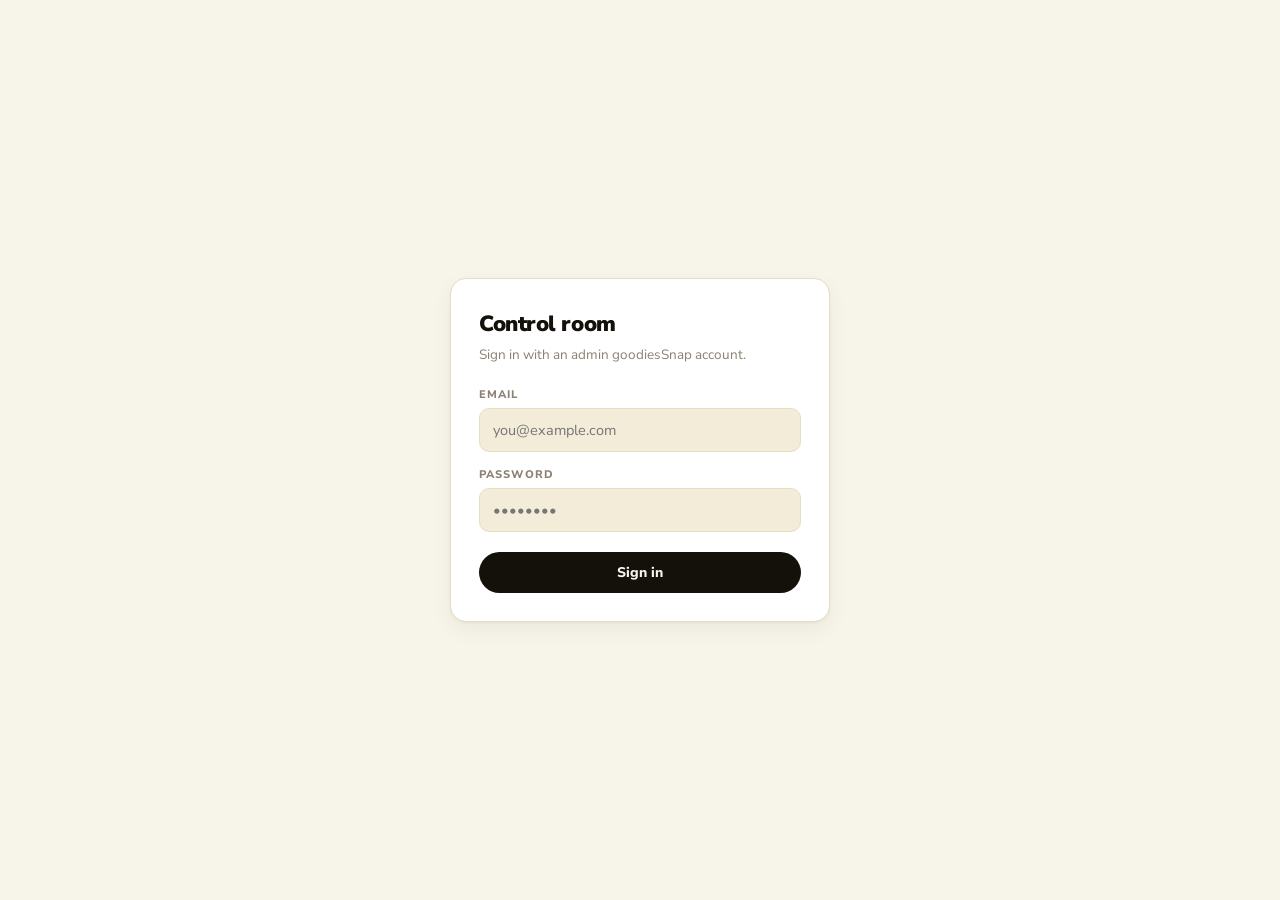
==== admin/index.html @ 63812513 "Add admin role and a live admin dashboard - migrations/20260908_admin_role.sql: is_admin flag on pro" ====
<!doctype html>
<html lang="en">
<head>
<meta charset="utf-8">
<meta name="viewport" content="width=device-width, initial-scale=1">
<meta name="robots" content="noindex, nofollow">
<title>goodiesSnap Control Room</title>
<link rel="preconnect" href="https://fonts.googleapis.com">
<link rel="preconnect" href="https://fonts.gstatic.com" crossorigin>
<link rel="stylesheet" href="https://fonts.googleapis.com/css2?family=Nunito+Sans:opsz,wght@6..12,400;6..12,600;6..12,800;6..12,1000&display=swap">
<style>
  :root{
    --ink:#14110A; --ink-2:#413A29; --muted:#8A8172;
    --paper:#F7F4EA; --card:#FFFFFF; --fill:#F3ECD9;
    --line:#E5DDC6; --line-soft:#F0E9D6;
    --yellow:#FFC400; --amber:#8F6300; --black:#0B0A06;
    --ok:#2E7D46; --ok-bg:#E4F2E8;
    --warn:#9C6410; --warn-bg:#FBF1DF;
    --stop:#AE3326; --stop-bg:#FBECEA;
    --shadow:0 1px 2px rgba(20,17,10,.05), 0 8px 22px rgba(20,17,10,.05);
    --sans:"Nunito Sans", ui-sans-serif, -apple-system, "Segoe UI", Roboto, sans-serif;
    --mono:ui-monospace, SFMono-Regular, Menlo, Consolas, monospace;
  }
  @media (prefers-color-scheme: dark){
    :root:not([data-theme="light"]){
      --ink:#F4F0E4; --ink-2:#CBC3AE; --muted:#968F7E;
      --paper:#100E09; --card:#1A170F; --fill:#221D13;
      --line:#302A1C; --line-soft:#241F14;
      --amber:#EFC15C; --ok:#63C182; --ok-bg:#16301F;
      --warn:#E0A85A; --warn-bg:#2E2413; --stop:#F08373; --stop-bg:#331915;
      --shadow:0 1px 2px rgba(0,0,0,.5), 0 8px 22px rgba(0,0,0,.4);
    }
  }
  *{box-sizing:border-box}
  body{margin:0;background:var(--paper);color:var(--ink);font-family:var(--sans);font-size:15px;line-height:1.55;-webkit-font-smoothing:antialiased}
  .num{font-family:var(--mono);font-variant-numeric:tabular-nums}
  button{font-family:inherit}
  a{color:var(--amber)}

  /* sign-in */
  #gate{min-height:100vh;display:grid;place-items:center;padding:24px}
  .card{background:var(--card);border:1px solid var(--line);border-radius:16px;box-shadow:var(--shadow)}
  #gate .card{width:100%;max-width:380px;padding:28px}
  #gate h1{font-size:22px;font-weight:1000;margin:0 0 4px;letter-spacing:-.02em}
  #gate p{margin:0 0 20px;color:var(--muted);font-size:13.5px}
  label{display:block;font-size:11px;letter-spacing:.1em;text-transform:uppercase;color:var(--muted);font-weight:800;margin:14px 0 5px}
  input{width:100%;padding:11px 13px;border:1.5px solid var(--line);border-radius:10px;background:var(--fill);color:var(--ink);font-size:14.5px;font-family:inherit}
  input:focus{outline:none;border-color:var(--ink)}
  .btn{border:0;background:var(--ink);color:var(--paper);padding:11px 18px;border-radius:999px;font-weight:800;font-size:14px;cursor:pointer}
  .btn:disabled{opacity:.5;cursor:default}
  .btn.ghost{background:transparent;border:1px solid var(--line);color:var(--ink-2);font-size:12px;padding:5px 12px}
  .btn.danger{background:transparent;border:1px solid var(--stop);color:var(--stop);font-size:12px;padding:5px 12px}
  #gate .btn{width:100%;margin-top:20px}
  .err{margin-top:12px;font-size:13px;color:var(--stop);background:var(--stop-bg);border:1px solid var(--line);border-radius:9px;padding:10px 12px}

  /* shell */
  .shell{display:grid;grid-template-columns:210px 1fr;min-height:100vh}
  aside{background:var(--black);padding:20px 14px;position:sticky;top:0;height:100vh}
  .brand{color:var(--yellow);font-weight:1000;font-size:16px;padding:0 10px}
  .brand small{display:block;color:#7C7566;font-weight:600;font-size:10.5px;letter-spacing:.14em;text-transform:uppercase;margin-top:3px}
  nav{display:flex;flex-direction:column;gap:2px;margin-top:22px}
  nav button{all:unset;cursor:pointer;padding:9px 11px;border-radius:9px;color:#CFC8B6;font-size:13.5px;font-weight:600}
  nav button:hover{background:rgba(255,255,255,.06);color:#fff}
  nav button[aria-current="true"]{background:var(--yellow);color:#000;font-weight:800}
  aside .who{color:#6E6858;font-size:11px;padding:14px 10px;margin-top:20px;border-top:1px solid rgba(255,255,255,.08)}
  aside .who b{color:#CFC8B6;display:block;font-size:12px}
  main{padding:24px 26px 60px;min-width:0}
  @media (max-width:820px){ .shell{grid-template-columns:1fr} aside{position:static;height:auto} nav{flex-direction:row;flex-wrap:wrap} main{padding:18px 14px 40px} }

  h1.page{font-size:24px;font-weight:1000;letter-spacing:-.025em;margin:0}
  .sub{color:var(--muted);font-size:13.5px;margin:2px 0 20px}
  .tiles{display:grid;grid-template-columns:repeat(auto-fit,minmax(160px,1fr));gap:12px;margin-bottom:20px}
  .tile{padding:15px 16px}
  .tile .k{font-size:10.5px;letter-spacing:.12em;text-transform:uppercase;color:var(--muted);font-weight:800}
  .tile .v{font-size:26px;font-weight:1000;letter-spacing:-.02em;margin-top:5px}
  .tile .d{font-size:12.5px;color:var(--muted)}

  .panel{margin-bottom:16px;overflow:hidden}
  .panel-h{padding:13px 18px;border-bottom:1px solid var(--line-soft);display:flex;align-items:center;gap:10px}
  .panel-h h2{font-size:14.5px;font-weight:800;margin:0}
  .panel-h .note{margin-left:auto;font-size:12px;color:var(--muted)}
  .tw{overflow-x:auto}
  table{border-collapse:collapse;width:100%;font-size:13.5px;min-width:520px}
  th,td{padding:10px 18px;text-align:right;border-bottom:1px solid var(--line-soft);white-space:nowrap}
  th:first-child,td:first-child{text-align:left;white-space:normal}
  thead th{font-size:10.5px;letter-spacing:.1em;text-transform:uppercase;color:var(--muted);font-weight:800;background:var(--fill)}
  tbody tr:last-child td{border-bottom:0}
  .pill{display:inline-block;font-size:11px;font-weight:800;padding:3px 9px;border-radius:999px}
  .p-free{background:var(--fill);color:var(--ink-2)}
  .p-plus{background:var(--yellow);color:#000}
  .p-pro{background:var(--black);color:var(--yellow)}
  .p-admin{background:var(--ok-bg);color:var(--ok)}
  .empty{padding:34px 18px;text-align:center;color:var(--muted);font-size:13.5px}
  .spin{padding:30px;text-align:center;color:var(--muted);font-size:13px}
  .hidden{display:none!important}
</style>
</head>
<body>

<!-- ============ sign in ============ -->
<div id="gate">
  <div class="card">
    <h1>Control room</h1>
    <p>Sign in with an admin goodiesSnap account.</p>
    <label for="em">Email</label>
    <input id="em" type="email" autocomplete="username" placeholder="you@example.com">
    <label for="pw">Password</label>
    <input id="pw" type="password" autocomplete="current-password" placeholder="••••••••">
    <button class="btn" id="go">Sign in</button>
    <div id="gerr" class="err hidden"></div>
  </div>
</div>

<!-- ============ dashboard ============ -->
<div id="app" class="shell hidden">
  <aside>
    <div class="brand">goodiesSnap<small>Control room</small></div>
    <nav>
      <button data-v="overview" aria-current="true">Overview</button>
      <button data-v="users" aria-current="false">Users</button>
      <button data-v="posts" aria-current="false">Community</button>
      <button data-v="reports" aria-current="false">Moderation</button>
      <button data-v="catalog" aria-current="false">Catalog</button>
    </nav>
    <div class="who">Signed in as<b id="whoName">—</b><button class="btn ghost" id="out" style="margin-top:10px">Sign out</button></div>
  </aside>

  <main>
    <h1 class="page" id="title">Overview</h1>
    <p class="sub" id="subtitle">Live data from your backend</p>
    <div id="view"></div>
  </main>
</div>

<script src="config.js"></script>
<script>
const $ = s => document.querySelector(s);
let SESSION = null;

const api = async (path, opts = {}) => {
  const res = await fetch(GS.baseURL + path, {
    ...opts,
    headers: {
      "Content-Type": "application/json",
      Authorization: "Bearer " + (SESSION ? SESSION.accessToken : GS.anonKey),
      ...(opts.headers || {}),
    },
  });
  const text = await res.text();
  let body = null;
  try { body = text ? JSON.parse(text) : null; } catch { body = text; }
  if (!res.ok) throw new Error((body && body.message) || `${res.status}`);
  return body;
};
const rows = (table, query = "") => api(`/api/database/records/${table}${query ? "?" + query : ""}`);

// ---------- sign in ----------
async function signIn() {
  const email = $("#em").value.trim(), password = $("#pw").value;
  const err = $("#gerr");
  err.classList.add("hidden");
  $("#go").disabled = true; $("#go").textContent = "Signing in…";
  try {
    const r = await fetch(GS.baseURL + "/api/auth/sessions?client_type=web", {
      method: "POST",
      headers: { "Content-Type": "application/json", Authorization: "Bearer " + GS.anonKey },
      body: JSON.stringify({ method: "password", email, password }),
    });
    const d = await r.json();
    if (!r.ok) throw new Error(d.message || "Sign-in failed");
    SESSION = { accessToken: d.accessToken, userID: d.user.id, name: d.user.name || email };

    // Authorisation is the server's call, not ours: ask for this profile and
    // check the flag the RLS policies key off.
    const me = await rows("profiles", `id=eq.${SESSION.userID}&select=display_name,is_admin&limit=1`);
    if (!me.length || !me[0].is_admin) throw new Error("That account is not an admin.");

    SESSION.name = me[0].display_name || SESSION.name;
    sessionStorage.setItem("gs_admin", JSON.stringify(SESSION));
    enter();
  } catch (e) {
    err.textContent = e.message;
    err.classList.remove("hidden");
  } finally {
    $("#go").disabled = false; $("#go").textContent = "Sign in";
  }
}

function enter() {
  $("#gate").classList.add("hidden");
  $("#app").classList.remove("hidden");
  $("#whoName").textContent = SESSION.name;
  show("overview");
}

$("#go").addEventListener("click", signIn);
$("#pw").addEventListener("keydown", e => { if (e.key === "Enter") signIn(); });
$("#out").addEventListener("click", () => { sessionStorage.removeItem("gs_admin"); location.reload(); });

// ---------- views ----------
const TITLES = {
  overview: ["Overview", "Live data from your backend"],
  users:    ["Users", "Every account and its plan"],
  posts:    ["Community", "Posts people have shared"],
  reports:  ["Moderation", "Reported content awaiting a decision"],
  catalog:  ["Catalog", "The Discover recipe collection"],
};

document.querySelectorAll("nav button").forEach(b =>
  b.addEventListener("click", () => show(b.dataset.v)));

async function show(v) {
  document.querySelectorAll("nav button").forEach(b =>
    b.setAttribute("aria-current", String(b.dataset.v === v)));
  $("#title").textContent = TITLES[v][0];
  $("#subtitle").textContent = TITLES[v][1];
  $("#view").innerHTML = `<div class="spin">Loading…</div>`;
  try { await VIEWS[v](); }
  catch (e) { $("#view").innerHTML = `<div class="card panel"><div class="empty">Couldn't load: ${e.message}</div></div>`; }
}

const esc = s => String(s ?? "").replace(/[<>&]/g, c => ({ "<": "&lt;", ">": "&gt;", "&": "&amp;" }[c]));
const when = d => d ? new Date(d).toLocaleDateString(undefined, { day: "numeric", month: "short", year: "numeric" }) : "—";
const planPill = p => `<span class="pill p-${p || "free"}">${p || "free"}</span>`;

const VIEWS = {
  async overview() {
    const [profiles, posts, reports, ents, usage, cat] = await Promise.all([
      rows("profiles", "select=id"), rows("posts", "select=id"),
      rows("content_reports", "select=id,resolved_at").catch(() => []),
      rows("entitlements", "select=plan").catch(() => []),
      rows("ai_usage", "select=id").catch(() => []),
      rows("catalog_recipes", "select=id"),
    ]);
    const open = reports.filter(r => !r.resolved_at).length;
    const paid = ents.filter(e => e.plan && e.plan !== "free").length;
    const tile = (k, v, d = "") => `<div class="card tile"><div class="k">${k}</div><div class="v num">${v}</div><div class="d">${d}</div></div>`;
    $("#view").innerHTML = `
      <div class="tiles">
        ${tile("Accounts", profiles.length)}
        ${tile("Paying", paid, paid ? "" : "no paid plans yet")}
        ${tile("Posts", posts.length)}
        ${tile("Open reports", open, open ? "needs review" : "all clear")}
        ${tile("AI actions", usage.length, "all time")}
        ${tile("Catalog", cat.length, "recipes in Discover")}
      </div>
      <div class="card panel">
        <div class="panel-h"><h2>Where the data comes from</h2></div>
        <div class="empty" style="text-align:left;padding:18px">
          Every number above is read live from your backend as the signed-in admin.
          There is no service key in this page — row-level security decides what you
          can see, and only a profile with <code>is_admin = true</code> can read across accounts.
        </div>
      </div>`;
  },

  async users() {
    const [profiles, ents] = await Promise.all([
      rows("profiles", "select=id,display_name,created_at,is_admin&order=created_at.desc"),
      rows("entitlements", "select=user_id,plan,used").catch(() => []),
    ]);
    const byUser = Object.fromEntries(ents.map(e => [e.user_id, e]));
    $("#view").innerHTML = `<div class="card panel"><div class="panel-h"><h2>Accounts</h2>
      <span class="note">${profiles.length} total</span></div><div class="tw"><table>
      <thead><tr><th>Name</th><th>Plan</th><th>Used</th><th>Joined</th></tr></thead><tbody>
      ${profiles.map(p => {
        const e = byUser[p.id];
        return `<tr>
          <td><strong>${esc(p.display_name) || "—"}</strong> ${p.is_admin ? '<span class="pill p-admin">admin</span>' : ""}</td>
          <td>${planPill(e && e.plan)}</td>
          <td class="num">${e ? e.used ?? 0 : 0}</td>
          <td class="num" style="color:var(--muted)">${when(p.created_at)}</td>
        </tr>`;
      }).join("") || `<tr><td colspan="4" class="empty">No accounts yet</td></tr>`}
      </tbody></table></div></div>`;
  },

  async posts() {
    const list = await rows("posts", "select=id,author_name,caption,kind,like_count,comment_count,created_at&order=created_at.desc&limit=100");
    $("#view").innerHTML = `<div class="card panel"><div class="panel-h"><h2>Posts</h2>
      <span class="note">${list.length} shown</span></div><div class="tw"><table>
      <thead><tr><th>Post</th><th>Kind</th><th>♥</th><th>Replies</th><th>When</th><th></th></tr></thead><tbody>
      ${list.map(p => `<tr data-id="${p.id}">
        <td><strong>${esc(p.author_name)}</strong><br><span style="color:var(--muted)">${esc((p.caption || "").slice(0, 90)) || "—"}</span></td>
        <td>${esc(p.kind || "post")}</td>
        <td class="num">${p.like_count ?? 0}</td>
        <td class="num">${p.comment_count ?? 0}</td>
        <td class="num" style="color:var(--muted)">${when(p.created_at)}</td>
        <td><button class="btn danger" data-del="${p.id}">Remove</button></td>
      </tr>`).join("") || `<tr><td colspan="6" class="empty">No posts yet</td></tr>`}
      </tbody></table></div></div>`;
    document.querySelectorAll("[data-del]").forEach(b => b.addEventListener("click", async () => {
      if (!confirm("Remove this post permanently?")) return;
      b.disabled = true; b.textContent = "Removing…";
      try {
        await api(`/api/database/records/posts?id=eq.${b.dataset.del}`, { method: "DELETE" });
        b.closest("tr").remove();
      } catch (e) { alert("Couldn't remove: " + e.message); b.disabled = false; b.textContent = "Remove"; }
    }));
  },

  async reports() {
    const list = await rows("content_reports", "select=*&order=created_at.desc").catch(() => []);
    const open = list.filter(r => !r.resolved_at);
    $("#view").innerHTML = `<div class="card panel"><div class="panel-h"><h2>Reports</h2>
      <span class="note">${open.length} open of ${list.length}</span></div><div class="tw"><table>
      <thead><tr><th>Reason</th><th>Target</th><th>When</th><th>Status</th></tr></thead><tbody>
      ${list.map(r => `<tr>
        <td><strong>${esc(r.reason || "—")}</strong></td>
        <td style="color:var(--muted)">${esc(r.post_id || r.target_id || "—")}</td>
        <td class="num" style="color:var(--muted)">${when(r.created_at)}</td>
        <td>${r.resolved_at ? '<span class="pill p-admin">resolved</span>' : '<span class="pill p-plus">open</span>'}</td>
      </tr>`).join("") || `<tr><td colspan="4" class="empty">Nothing has been reported</td></tr>`}
      </tbody></table></div></div>`;
  },

  async catalog() {
    const list = await rows("catalog_recipes", "select=id,title,cuisine&order=title.asc&limit=200");
    $("#view").innerHTML = `<div class="card panel"><div class="panel-h"><h2>Discover catalog</h2>
      <span class="note">first ${list.length}</span></div><div class="tw"><table>
      <thead><tr><th>Recipe</th><th>Cuisine</th></tr></thead><tbody>
      ${list.map(r => `<tr><td>${esc(r.title)}</td><td class="num" style="color:var(--muted)">${esc(r.cuisine || "—")}</td></tr>`).join("")
        || `<tr><td colspan="2" class="empty">Catalog is empty</td></tr>`}
      </tbody></table></div></div>`;
  },
};

// resume a session within this tab
const saved = sessionStorage.getItem("gs_admin");
if (saved) { try { SESSION = JSON.parse(saved); enter(); } catch { sessionStorage.removeItem("gs_admin"); } }
</script>
</body>
</html>
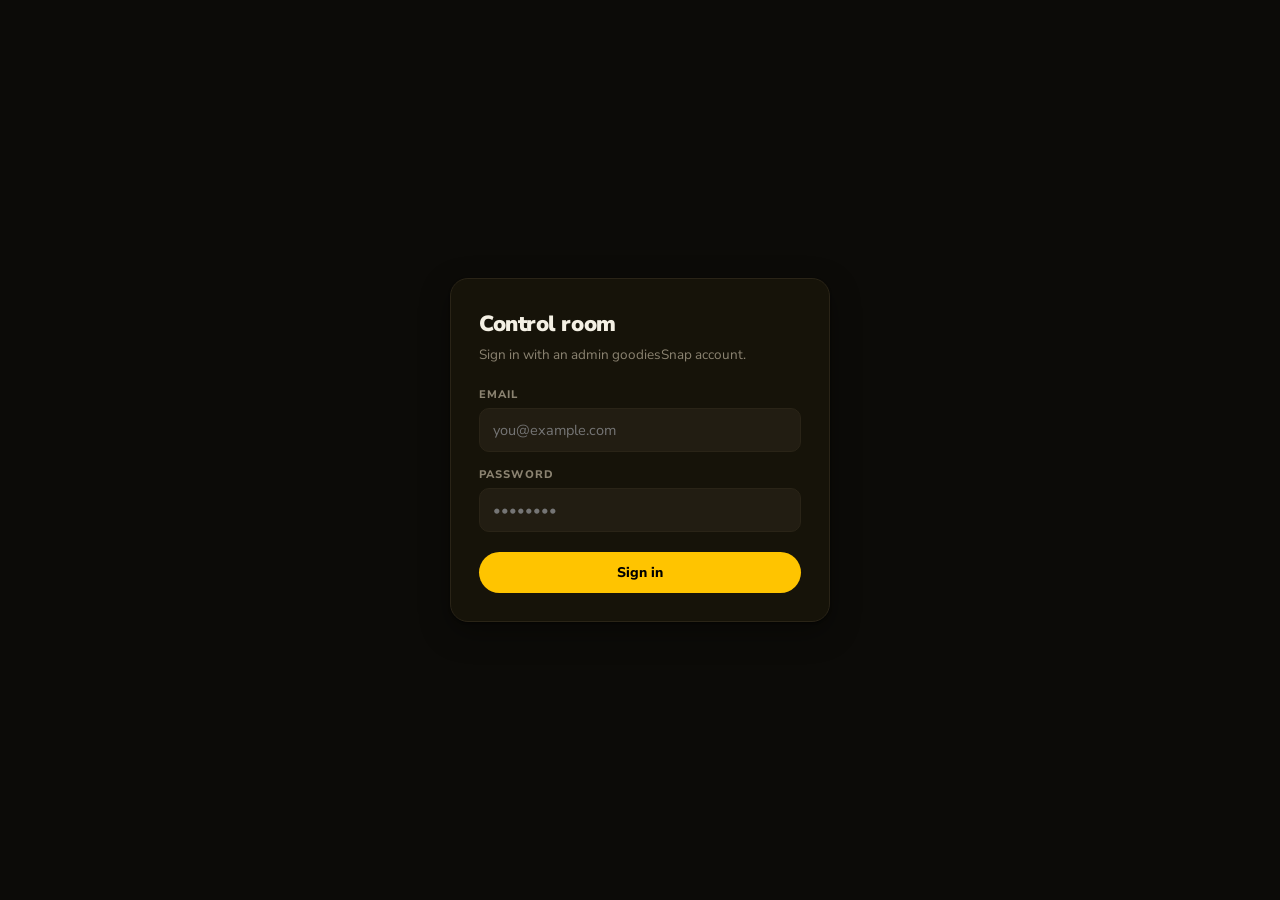
==== commit 2a440f34: "Admin console: security hardening + full management; community photo reels Security: - Fix privilege" ====
--- a/admin/index.html
+++ b/admin/index.html
@@ -1,5 +1,5 @@
 <!doctype html>
-<html lang="en">
+<html lang="en" data-theme="dark">
 <head>
 <meta charset="utf-8">
 <meta name="viewport" content="width=device-width, initial-scale=1">
@@ -10,88 +10,160 @@
 <link rel="stylesheet" href="https://fonts.googleapis.com/css2?family=Nunito+Sans:opsz,wght@6..12,400;6..12,600;6..12,800;6..12,1000&display=swap">
 <style>
   :root{
-    --ink:#14110A; --ink-2:#413A29; --muted:#8A8172;
-    --paper:#F7F4EA; --card:#FFFFFF; --fill:#F3ECD9;
-    --line:#E5DDC6; --line-soft:#F0E9D6;
-    --yellow:#FFC400; --amber:#8F6300; --black:#0B0A06;
-    --ok:#2E7D46; --ok-bg:#E4F2E8;
-    --warn:#9C6410; --warn-bg:#FBF1DF;
-    --stop:#AE3326; --stop-bg:#FBECEA;
-    --shadow:0 1px 2px rgba(20,17,10,.05), 0 8px 22px rgba(20,17,10,.05);
+    /* Dark control room, matching the reference — the app's yellow stays the one accent. */
+    --ink:#F4F0E4; --ink-2:#CBC3AE; --muted:#8B8371;
+    --paper:#0C0B08; --card:#161309; --card-2:#1C180D; --fill:#221D12;
+    --line:#2A2417; --line-soft:#211C11;
+    --yellow:#FFC400; --yellow-soft:#FFE49A; --yellow-dim:#5A4A12; --amber:#EFC15C; --black:#0B0A06;
+    --ok:#63C182; --ok-bg:#16301F;
+    --warn:#E0A85A; --warn-bg:#2E2413;
+    --stop:#F08373; --stop-bg:#331915;
+    --shadow:0 1px 2px rgba(0,0,0,.5), 0 10px 30px rgba(0,0,0,.35);
     --sans:"Nunito Sans", ui-sans-serif, -apple-system, "Segoe UI", Roboto, sans-serif;
     --mono:ui-monospace, SFMono-Regular, Menlo, Consolas, monospace;
-  }
-  @media (prefers-color-scheme: dark){
-    :root:not([data-theme="light"]){
-      --ink:#F4F0E4; --ink-2:#CBC3AE; --muted:#968F7E;
-      --paper:#100E09; --card:#1A170F; --fill:#221D13;
-      --line:#302A1C; --line-soft:#241F14;
-      --amber:#EFC15C; --ok:#63C182; --ok-bg:#16301F;
-      --warn:#E0A85A; --warn-bg:#2E2413; --stop:#F08373; --stop-bg:#331915;
-      --shadow:0 1px 2px rgba(0,0,0,.5), 0 8px 22px rgba(0,0,0,.4);
-    }
   }
   *{box-sizing:border-box}
   body{margin:0;background:var(--paper);color:var(--ink);font-family:var(--sans);font-size:15px;line-height:1.55;-webkit-font-smoothing:antialiased}
   .num{font-family:var(--mono);font-variant-numeric:tabular-nums}
   button{font-family:inherit}
-  a{color:var(--amber)}
+  a{color:var(--yellow)}
 
   /* sign-in */
   #gate{min-height:100vh;display:grid;place-items:center;padding:24px}
-  .card{background:var(--card);border:1px solid var(--line);border-radius:16px;box-shadow:var(--shadow)}
+  .card{background:var(--card);border:1px solid var(--line);border-radius:18px;box-shadow:var(--shadow)}
   #gate .card{width:100%;max-width:380px;padding:28px}
   #gate h1{font-size:22px;font-weight:1000;margin:0 0 4px;letter-spacing:-.02em}
   #gate p{margin:0 0 20px;color:var(--muted);font-size:13.5px}
   label{display:block;font-size:11px;letter-spacing:.1em;text-transform:uppercase;color:var(--muted);font-weight:800;margin:14px 0 5px}
   input{width:100%;padding:11px 13px;border:1.5px solid var(--line);border-radius:10px;background:var(--fill);color:var(--ink);font-size:14.5px;font-family:inherit}
-  input:focus{outline:none;border-color:var(--ink)}
-  .btn{border:0;background:var(--ink);color:var(--paper);padding:11px 18px;border-radius:999px;font-weight:800;font-size:14px;cursor:pointer}
+  input:focus{outline:none;border-color:var(--yellow)}
+  .btn{border:0;background:var(--yellow);color:#000;padding:11px 18px;border-radius:999px;font-weight:800;font-size:14px;cursor:pointer}
   .btn:disabled{opacity:.5;cursor:default}
-  .btn.ghost{background:transparent;border:1px solid var(--line);color:var(--ink-2);font-size:12px;padding:5px 12px}
+  .btn.ghost{background:transparent;border:1px solid var(--line);color:var(--ink-2);font-size:12px;padding:6px 13px}
   .btn.danger{background:transparent;border:1px solid var(--stop);color:var(--stop);font-size:12px;padding:5px 12px}
   #gate .btn{width:100%;margin-top:20px}
   .err{margin-top:12px;font-size:13px;color:var(--stop);background:var(--stop-bg);border:1px solid var(--line);border-radius:9px;padding:10px 12px}
 
   /* shell */
-  .shell{display:grid;grid-template-columns:210px 1fr;min-height:100vh}
-  aside{background:var(--black);padding:20px 14px;position:sticky;top:0;height:100vh}
-  .brand{color:var(--yellow);font-weight:1000;font-size:16px;padding:0 10px}
-  .brand small{display:block;color:#7C7566;font-weight:600;font-size:10.5px;letter-spacing:.14em;text-transform:uppercase;margin-top:3px}
-  nav{display:flex;flex-direction:column;gap:2px;margin-top:22px}
-  nav button{all:unset;cursor:pointer;padding:9px 11px;border-radius:9px;color:#CFC8B6;font-size:13.5px;font-weight:600}
-  nav button:hover{background:rgba(255,255,255,.06);color:#fff}
-  nav button[aria-current="true"]{background:var(--yellow);color:#000;font-weight:800}
-  aside .who{color:#6E6858;font-size:11px;padding:14px 10px;margin-top:20px;border-top:1px solid rgba(255,255,255,.08)}
-  aside .who b{color:#CFC8B6;display:block;font-size:12px}
-  main{padding:24px 26px 60px;min-width:0}
-  @media (max-width:820px){ .shell{grid-template-columns:1fr} aside{position:static;height:auto} nav{flex-direction:row;flex-wrap:wrap} main{padding:18px 14px 40px} }
-
-  h1.page{font-size:24px;font-weight:1000;letter-spacing:-.025em;margin:0}
-  .sub{color:var(--muted);font-size:13.5px;margin:2px 0 20px}
-  .tiles{display:grid;grid-template-columns:repeat(auto-fit,minmax(160px,1fr));gap:12px;margin-bottom:20px}
-  .tile{padding:15px 16px}
+  .shell{display:grid;grid-template-columns:230px 1fr;min-height:100vh}
+  aside{background:var(--card);border-right:1px solid var(--line);padding:20px 14px;position:sticky;top:0;height:100vh;display:flex;flex-direction:column}
+  .brand{display:flex;align-items:center;gap:11px;padding:2px 8px 0}
+  .brand .logo{width:40px;height:40px;border-radius:12px;background:var(--yellow);color:#000;font-weight:1000;display:grid;place-items:center;font-size:18px;flex:none}
+  .brand b{font-weight:1000;font-size:15.5px;letter-spacing:-.01em;display:block}
+  .brand small{display:block;color:var(--muted);font-weight:700;font-size:10px;letter-spacing:.14em;text-transform:uppercase;margin-top:1px}
+  nav{display:flex;flex-direction:column;gap:3px;margin-top:26px}
+  nav button{all:unset;cursor:pointer;display:flex;align-items:center;gap:11px;padding:11px 12px;border-radius:11px;color:var(--ink-2);font-size:13.5px;font-weight:700}
+  nav button .ic{width:18px;height:18px;flex:none;opacity:.85}
+  nav button:hover{background:var(--fill);color:var(--ink)}
+  nav button[aria-current="true"]{background:var(--yellow);color:#000}
+  nav button[aria-current="true"] .ic{opacity:1}
+  .spacer{flex:1}
+  aside .out{display:flex;align-items:center;gap:11px;padding:11px 12px;border-radius:11px;color:var(--stop);font-weight:800;font-size:13.5px;cursor:pointer;border:0;background:transparent;width:100%}
+  aside .out .ic{width:18px;height:18px;flex:none}
+  aside .out:hover{background:var(--stop-bg)}
+  aside .who{color:var(--muted);font-size:11px;padding:12px 10px 6px}
+  aside .who b{color:var(--ink-2);display:block;font-size:12.5px}
+  main{padding:0 0 60px;min-width:0}
+
+  /* top bar */
+  .topbar{position:sticky;top:0;z-index:5;background:rgba(12,11,8,.82);backdrop-filter:blur(10px);border-bottom:1px solid var(--line);
+          display:flex;align-items:center;gap:16px;padding:16px 26px}
+  .topbar h1{font-size:20px;font-weight:1000;letter-spacing:-.02em;margin:0}
+  .topbar .sub{color:var(--muted);font-size:12.5px;margin:1px 0 0}
+  .chip{margin-left:auto;display:inline-flex;align-items:center;gap:8px;background:var(--fill);border:1px solid var(--line);color:var(--ink-2);
+        font-size:12.5px;font-weight:800;padding:8px 14px;border-radius:999px}
+  .chip .dot{width:7px;height:7px;border-radius:50%;background:var(--yellow)}
+  .avatar{width:36px;height:36px;border-radius:50%;background:var(--yellow);color:#000;font-weight:1000;display:grid;place-items:center;font-size:14px}
+  .wrap{padding:22px 26px 0}
+
+  /* overview grid */
+  .row{display:grid;gap:14px;margin-bottom:14px}
+  .row.two{grid-template-columns:1.35fr 1fr}
+  .row.tiles{grid-template-columns:repeat(4,1fr)}
+  .row.bottom{grid-template-columns:1.4fr 1fr}
+  @media (max-width:980px){ .row.two,.row.bottom{grid-template-columns:1fr} .row.tiles{grid-template-columns:repeat(2,1fr)} }
+  @media (max-width:820px){ .shell{grid-template-columns:1fr} aside{position:static;height:auto;flex-direction:column} nav{flex-direction:row;flex-wrap:wrap} .spacer{display:none} }
+
+  .pad{padding:20px}
+  .cap{font-size:13.5px;font-weight:800;color:var(--ink)}
+  .cap .mut{color:var(--muted);font-weight:700}
+  .big{font-size:34px;font-weight:1000;letter-spacing:-.03em;margin:6px 0 2px}
+  .delta{font-size:12.5px;font-weight:800}
+  .delta.up{color:var(--ok)} .delta.down{color:var(--stop)}
+
+  /* bar chart */
+  .bars{display:flex;align-items:flex-end;gap:10px;height:170px;margin-top:18px}
+  .bars .col{flex:1;display:flex;flex-direction:column;align-items:center;gap:8px;height:100%;justify-content:flex-end}
+  .bars .bar{width:100%;max-width:42px;border-radius:8px 8px 4px 4px;background:linear-gradient(180deg,var(--yellow),var(--yellow-dim));min-height:4px;transition:height .5s ease}
+  .bars .bar.soft{background:linear-gradient(180deg,var(--yellow-soft),rgba(255,196,0,.10))}
+  .bars .lbl{font-size:11px;color:var(--muted);font-weight:700}
+
+  /* donut */
+  .donut-wrap{display:flex;flex-direction:column;align-items:center;gap:16px}
+  .donut{position:relative;width:190px;height:190px}
+  .donut .mid{position:absolute;inset:0;display:grid;place-items:center;text-align:center}
+  .donut .mid .n{font-size:30px;font-weight:1000;letter-spacing:-.02em}
+  .donut .mid .t{font-size:11.5px;color:var(--muted);font-weight:700}
+  .legend{width:100%;display:grid;grid-template-columns:1fr 1fr;gap:9px 16px}
+  .legend .li{display:flex;align-items:center;gap:8px;font-size:12.5px}
+  .legend .sw{width:9px;height:9px;border-radius:50%;flex:none}
+  .legend .nm{font-weight:700;color:var(--ink-2)}
+  .legend .pc{margin-left:auto;font-weight:800;color:var(--muted)}
+
+  /* tiles */
+  .tile{padding:16px 17px}
   .tile .k{font-size:10.5px;letter-spacing:.12em;text-transform:uppercase;color:var(--muted);font-weight:800}
-  .tile .v{font-size:26px;font-weight:1000;letter-spacing:-.02em;margin-top:5px}
-  .tile .d{font-size:12.5px;color:var(--muted)}
-
-  .panel{margin-bottom:16px;overflow:hidden}
-  .panel-h{padding:13px 18px;border-bottom:1px solid var(--line-soft);display:flex;align-items:center;gap:10px}
-  .panel-h h2{font-size:14.5px;font-weight:800;margin:0}
+  .tile .v{font-size:27px;font-weight:1000;letter-spacing:-.02em;margin-top:6px}
+  .tile .d{font-size:12.5px;color:var(--muted);margin-top:2px}
+  .tile .d.req{color:var(--stop);font-weight:800}
+
+  /* alert bars */
+  .alerts{display:flex;flex-direction:column;gap:15px}
+  .alert .top{display:flex;justify-content:space-between;font-size:13px;font-weight:800;margin-bottom:6px}
+  .alert .top .r{color:var(--muted);font-weight:700}
+  .track{height:7px;border-radius:999px;background:var(--fill);overflow:hidden}
+  .track > span{display:block;height:100%;border-radius:999px;background:var(--yellow)}
+
+  /* panels & tables */
+  .panel{overflow:hidden}
+  .panel-h{padding:16px 20px;display:flex;align-items:center;gap:10px}
+  .panel-h h2{font-size:14.5px;font-weight:900;margin:0}
   .panel-h .note{margin-left:auto;font-size:12px;color:var(--muted)}
   .tw{overflow-x:auto}
   table{border-collapse:collapse;width:100%;font-size:13.5px;min-width:520px}
-  th,td{padding:10px 18px;text-align:right;border-bottom:1px solid var(--line-soft);white-space:nowrap}
+  th,td{padding:11px 20px;text-align:right;border-top:1px solid var(--line-soft);white-space:nowrap}
   th:first-child,td:first-child{text-align:left;white-space:normal}
-  thead th{font-size:10.5px;letter-spacing:.1em;text-transform:uppercase;color:var(--muted);font-weight:800;background:var(--fill)}
-  tbody tr:last-child td{border-bottom:0}
-  .pill{display:inline-block;font-size:11px;font-weight:800;padding:3px 9px;border-radius:999px}
+  thead th{font-size:10.5px;letter-spacing:.1em;text-transform:uppercase;color:var(--muted);font-weight:800;border-top:0}
+  .pill{display:inline-block;font-size:11px;font-weight:800;padding:3px 10px;border-radius:999px}
   .p-free{background:var(--fill);color:var(--ink-2)}
-  .p-plus{background:var(--yellow);color:#000}
-  .p-pro{background:var(--black);color:var(--yellow)}
+  .p-plus{background:var(--yellow-dim);color:var(--yellow-soft)}
+  .p-pro{background:var(--yellow);color:#000}
   .p-admin{background:var(--ok-bg);color:var(--ok)}
+  .k-photo{background:var(--fill);color:var(--ink-2)}
+  .k-recipe{background:var(--yellow-dim);color:var(--yellow-soft)}
+  .k-reel{background:var(--yellow);color:#000}
+  .link{color:var(--yellow);font-weight:800;cursor:pointer;background:none;border:0;font-size:13px}
+  .sel{background:var(--fill);color:var(--ink);border:1px solid var(--line);border-radius:8px;padding:5px 8px;font-family:inherit;font-size:12.5px;font-weight:700;text-transform:capitalize}
+  .sel:disabled{opacity:.55}
+  .rowacts{display:flex;gap:10px;align-items:center;justify-content:flex-end}
+  .flash{color:var(--ok);font-size:12px;font-weight:800}
+  .kv{display:grid;grid-template-columns:repeat(auto-fit,minmax(120px,1fr));gap:14px}
+  .kv .k{font-size:10.5px;letter-spacing:.1em;text-transform:uppercase;color:var(--muted);font-weight:800}
+  .kv .v{font-size:15px;font-weight:800;margin-top:3px}
+  .toolbar{display:flex;gap:10px;align-items:center;margin-bottom:12px;flex-wrap:wrap}
+  .search{flex:1;min-width:180px;padding:9px 13px;border:1px solid var(--line);border-radius:10px;background:var(--fill);color:var(--ink);font-family:inherit;font-size:13.5px}
+  .search:focus{outline:none;border-color:var(--yellow)}
+  .fbtn{background:var(--fill);border:1px solid var(--line);color:var(--ink-2);border-radius:999px;padding:7px 13px;font-size:12.5px;font-weight:800;cursor:pointer}
+  .fbtn[aria-pressed="true"]{background:var(--yellow);color:#000;border-color:var(--yellow)}
+  .pager{display:flex;gap:8px;align-items:center;justify-content:flex-end;padding:12px 18px;color:var(--muted);font-size:12.5px}
+  .modal-bg{position:fixed;inset:0;background:rgba(0,0,0,.6);display:grid;place-items:center;z-index:50;padding:20px}
+  .modal{background:var(--card);border:1px solid var(--line);border-radius:18px;padding:22px;width:100%;max-width:520px;max-height:88vh;overflow:auto}
+  .modal h3{margin:0 0 14px;font-size:17px;font-weight:1000}
+  .modal .fld{margin-bottom:12px}
+  .modal label{margin:0 0 5px}
+  .modal .foot{display:flex;gap:10px;justify-content:flex-end;margin-top:8px}
   .empty{padding:34px 18px;text-align:center;color:var(--muted);font-size:13.5px}
-  .spin{padding:30px;text-align:center;color:var(--muted);font-size:13px}
+  .spin{padding:40px;text-align:center;color:var(--muted);font-size:13px}
   .hidden{display:none!important}
 </style>
 </head>
@@ -114,21 +186,32 @@
 <!-- ============ dashboard ============ -->
 <div id="app" class="shell hidden">
   <aside>
-    <div class="brand">goodiesSnap<small>Control room</small></div>
+    <div class="brand"><div class="logo">g</div><div><b>goodiesSnap</b><small>Control room</small></div></div>
     <nav>
-      <button data-v="overview" aria-current="true">Overview</button>
-      <button data-v="users" aria-current="false">Users</button>
-      <button data-v="posts" aria-current="false">Community</button>
-      <button data-v="reports" aria-current="false">Moderation</button>
-      <button data-v="catalog" aria-current="false">Catalog</button>
+      <button data-v="overview" aria-current="true"><svg class="ic" viewBox="0 0 24 24" fill="none" stroke="currentColor" stroke-width="2"><rect x="3" y="3" width="7" height="9" rx="1.5"/><rect x="14" y="3" width="7" height="5" rx="1.5"/><rect x="14" y="12" width="7" height="9" rx="1.5"/><rect x="3" y="16" width="7" height="5" rx="1.5"/></svg>Dashboard</button>
+      <button data-v="users"><svg class="ic" viewBox="0 0 24 24" fill="none" stroke="currentColor" stroke-width="2"><circle cx="9" cy="8" r="3.2"/><path d="M3.5 20a5.5 5.5 0 0 1 11 0"/><path d="M16 6.5a3 3 0 0 1 0 6M17.5 20a5.5 5.5 0 0 0-2.2-4.4"/></svg>Members</button>
+      <button data-v="posts"><svg class="ic" viewBox="0 0 24 24" fill="none" stroke="currentColor" stroke-width="2"><rect x="3" y="4" width="18" height="16" rx="2.5"/><path d="M3 9h18"/><path d="M8 14h5"/></svg>Community</button>
+      <button data-v="reports"><svg class="ic" viewBox="0 0 24 24" fill="none" stroke="currentColor" stroke-width="2"><path d="M12 3l9 16H3z"/><path d="M12 10v4M12 16.5v.01"/></svg>Moderation</button>
+      <button data-v="catalog"><svg class="ic" viewBox="0 0 24 24" fill="none" stroke="currentColor" stroke-width="2"><path d="M4 5.5A2.5 2.5 0 0 1 6.5 3H20v15H6.5A2.5 2.5 0 0 0 4 20.5z"/><path d="M4 5.5v15"/></svg>Catalog</button>
+      <button data-v="subs"><svg class="ic" viewBox="0 0 24 24" fill="none" stroke="currentColor" stroke-width="2"><rect x="3" y="5" width="18" height="14" rx="2.5"/><path d="M3 10h18"/></svg>Subscriptions</button>
+      <button data-v="groups"><svg class="ic" viewBox="0 0 24 24" fill="none" stroke="currentColor" stroke-width="2"><circle cx="12" cy="8" r="3.2"/><circle cx="5.5" cy="17" r="2.6"/><circle cx="18.5" cy="17" r="2.6"/></svg>Groups</button>
+      <button data-v="audit"><svg class="ic" viewBox="0 0 24 24" fill="none" stroke="currentColor" stroke-width="2"><path d="M9 5h9M9 12h9M9 19h9"/><path d="M4.5 5h.01M4.5 12h.01M4.5 19h.01"/></svg>Audit log</button>
     </nav>
-    <div class="who">Signed in as<b id="whoName">—</b><button class="btn ghost" id="out" style="margin-top:10px">Sign out</button></div>
+    <div class="spacer"></div>
+    <div class="who">Signed in as<b id="whoName">—</b></div>
+    <button class="out" id="out"><svg class="ic" viewBox="0 0 24 24" fill="none" stroke="currentColor" stroke-width="2"><path d="M15 4h3a2 2 0 0 1 2 2v12a2 2 0 0 1-2 2h-3"/><path d="M10 12H3M6 8l-4 4 4 4"/></svg>Logout</button>
   </aside>
 
   <main>
-    <h1 class="page" id="title">Overview</h1>
-    <p class="sub" id="subtitle">Live data from your backend</p>
-    <div id="view"></div>
+    <div class="topbar">
+      <div>
+        <h1 id="title">Dashboard</h1>
+        <p class="sub" id="subtitle">Live data from your backend</p>
+      </div>
+      <span class="chip"><span class="dot"></span>Live · all time</span>
+      <div class="avatar" id="avatar">A</div>
+    </div>
+    <div class="wrap"><div id="view"></div></div>
   </main>
 </div>
 
@@ -154,6 +237,19 @@
 };
 const rows = (table, query = "") => api(`/api/database/records/${table}${query ? "?" + query : ""}`);
 
+// Privileged mutations run through the server-side `admin` function, which re-checks
+// is_admin before touching anything with the service key.
+async function adminFn(payload) {
+  const res = await fetch(GS.functionsURL + "/admin", {
+    method: "POST",
+    headers: { "Content-Type": "application/json", Authorization: "Bearer " + SESSION.accessToken },
+    body: JSON.stringify(payload),
+  });
+  const d = await res.json().catch(() => ({}));
+  if (!res.ok || d.error) throw new Error(d.error || `${res.status}`);
+  return d;
+}
+
 // ---------- sign in ----------
 async function signIn() {
   const email = $("#em").value.trim(), password = $("#pw").value;
@@ -190,6 +286,7 @@
   $("#gate").classList.add("hidden");
   $("#app").classList.remove("hidden");
   $("#whoName").textContent = SESSION.name;
+  $("#avatar").textContent = (SESSION.name || "A").trim().charAt(0).toUpperCase() || "A";
   show("overview");
 }
 
@@ -197,13 +294,90 @@
 $("#pw").addEventListener("keydown", e => { if (e.key === "Enter") signIn(); });
 $("#out").addEventListener("click", () => { sessionStorage.removeItem("gs_admin"); location.reload(); });
 
+// ---------- helpers ----------
+// Escapes for BOTH text nodes and double/single-quoted attribute values — several data-*
+// attributes are built from user-controlled text (display names, ids), so quotes must be
+// encoded too or a crafted name could break out of the attribute and inject script.
+const esc = s => String(s ?? "").replace(/[<>&"']/g, c =>
+  ({ "<": "&lt;", ">": "&gt;", "&": "&amp;", '"': "&quot;", "'": "&#39;" }[c]));
+const when = d => d ? new Date(d).toLocaleDateString(undefined, { day: "numeric", month: "short", year: "numeric" }) : "—";
+const planPill = p => `<span class="pill p-${p || "free"}">${p || "free"}</span>`;
+const dayKey = d => d.toISOString().slice(0, 10);
+
+// Brief inline confirmation on a table row after an action.
+function flash(tr, msg) {
+  const cell = tr.querySelector(".rowacts") || tr.lastElementChild;
+  const tag = document.createElement("span");
+  tag.className = "flash"; tag.textContent = msg;
+  cell.appendChild(tag);
+  setTimeout(() => tag.remove(), 1600);
+}
+
+// Last 7 calendar days (oldest → today) with a short weekday label.
+function last7() {
+  const out = [];
+  for (let i = 6; i >= 0; i--) {
+    const d = new Date(); d.setHours(0, 0, 0, 0); d.setDate(d.getDate() - i);
+    out.push({ key: dayKey(d), label: d.toLocaleDateString(undefined, { weekday: "short" }) });
+  }
+  return out;
+}
+
+// Bar chart from a [{key,label}] axis and a {key:count} map.
+function barChart(axis, counts) {
+  const max = Math.max(1, ...axis.map(a => counts[a.key] || 0));
+  const today = axis[axis.length - 1].key;
+  return `<div class="bars">${axis.map(a => {
+    const v = counts[a.key] || 0;
+    const h = Math.round((v / max) * 100);
+    return `<div class="col"><div class="bar ${a.key === today ? "" : "soft"}" style="height:${Math.max(h, 3)}%" title="${v}"></div><div class="lbl">${a.label}</div></div>`;
+  }).join("")}</div>`;
+}
+
+// SVG donut from [{label,value,color}].
+function donut(segs, centerN, centerT) {
+  const total = segs.reduce((s, x) => s + x.value, 0) || 1;
+  const R = 78, C = 2 * Math.PI * R;
+  let offset = 0;
+  const rings = segs.filter(s => s.value > 0).map(s => {
+    const len = (s.value / total) * C;
+    const dash = `${len} ${C - len}`;
+    const el = `<circle cx="95" cy="95" r="${R}" fill="none" stroke="${s.color}" stroke-width="26"
+      stroke-dasharray="${dash}" stroke-dashoffset="${-offset}" transform="rotate(-90 95 95)"
+      stroke-linecap="butt"></circle>`;
+    offset += len;
+    return el;
+  }).join("");
+  return `<div class="donut">
+    <svg viewBox="0 0 190 190" width="190" height="190">
+      <circle cx="95" cy="95" r="78" fill="none" stroke="var(--fill)" stroke-width="26"></circle>
+      ${rings}
+    </svg>
+    <div class="mid"><div><div class="n num">${centerN}</div><div class="t">${centerT}</div></div></div>
+  </div>`;
+}
+
 // ---------- views ----------
 const TITLES = {
-  overview: ["Overview", "Live data from your backend"],
-  users:    ["Users", "Every account and its plan"],
+  overview: ["Dashboard", "Live data from your backend"],
+  users:    ["Members", "Accounts, plans and quota"],
   posts:    ["Community", "Posts people have shared"],
   reports:  ["Moderation", "Reported content awaiting a decision"],
   catalog:  ["Catalog", "The Discover recipe collection"],
+  subs:     ["Subscriptions", "Apple subscription bindings"],
+  groups:   ["Groups", "Community groups"],
+  audit:    ["Audit log", "Every admin action, most recent first"],
+};
+
+// Money + time formatting shared across views.
+const usd = micros => "$" + (Number(micros || 0) / 1_000_000).toFixed(2);
+const ago = d => {
+  if (!d) return "—";
+  const s = (Date.now() - new Date(d)) / 1000;
+  if (s < 60) return "just now";
+  if (s < 3600) return Math.floor(s / 60) + "m ago";
+  if (s < 86400) return Math.floor(s / 3600) + "h ago";
+  return Math.floor(s / 86400) + "d ago";
 };
 
 document.querySelectorAll("nav button").forEach(b =>
@@ -219,39 +393,140 @@
   catch (e) { $("#view").innerHTML = `<div class="card panel"><div class="empty">Couldn't load: ${e.message}</div></div>`; }
 }
 
-const esc = s => String(s ?? "").replace(/[<>&]/g, c => ({ "<": "&lt;", ">": "&gt;", "&": "&amp;" }[c]));
-const when = d => d ? new Date(d).toLocaleDateString(undefined, { day: "numeric", month: "short", year: "numeric" }) : "—";
-const planPill = p => `<span class="pill p-${p || "free"}">${p || "free"}</span>`;
-
 const VIEWS = {
   async overview() {
-    const [profiles, posts, reports, ents, usage, cat] = await Promise.all([
-      rows("profiles", "select=id"), rows("posts", "select=id"),
-      rows("content_reports", "select=id,resolved_at").catch(() => []),
-      rows("entitlements", "select=plan").catch(() => []),
-      rows("ai_usage", "select=id").catch(() => []),
-      rows("catalog_recipes", "select=id"),
+    const since = new Date(); since.setDate(since.getDate() - 6); since.setHours(0, 0, 0, 0);
+    const prevSince = new Date(since); prevSince.setDate(prevSince.getDate() - 7);
+    const [profiles, ents, posts, reports, usage, catalog, budget] = await Promise.all([
+      rows("profiles", "select=id,created_at,display_name,is_admin&order=created_at.desc"),
+      rows("entitlements", "select=user_id,plan").catch(() => []),
+      rows("posts", "select=id,author_name,caption,kind,like_count,comment_count,created_at&order=created_at.desc&limit=100"),
+      rows("content_reports", "select=id,reason,target_type,created_at&order=created_at.desc").catch(() => []),
+      rows("ai_usage", `select=created_at,cost_micros,model,refunded&created_at=gte.${prevSince.toISOString()}`).catch(() => []),
+      rows("catalog_recipes", "select=cuisine").catch(() => []),
+      rows("image_search_budget", "order=day.desc&limit=1").catch(() => []),
     ]);
-    const open = reports.filter(r => !r.resolved_at).length;
-    const paid = ents.filter(e => e.plan && e.plan !== "free").length;
-    const tile = (k, v, d = "") => `<div class="card tile"><div class="k">${k}</div><div class="v num">${v}</div><div class="d">${d}</div></div>`;
+
+    // Member growth (last 7 days) + trend vs the 7 days before.
+    const axis = last7();
+    const signupsByDay = {};
+    let new7 = 0, prev7 = 0;
+    profiles.forEach(p => {
+      if (!p.created_at) return;
+      const t = new Date(p.created_at);
+      if (t >= since) { const k = dayKey(new Date(p.created_at)); signupsByDay[k] = (signupsByDay[k] || 0) + 1; new7++; }
+      else if (t >= prevSince) prev7++;
+    });
+    const trend = prev7 === 0 ? (new7 > 0 ? 100 : 0) : Math.round(((new7 - prev7) / prev7) * 100);
+    const trendCls = trend >= 0 ? "up" : "down";
+    const trendTxt = `${trend >= 0 ? "+" : ""}${trend}%`;
+
+    // Plan mix (accounts with no entitlement row count as free).
+    const byPlan = { free: 0, plus: 0, pro: 0 };
+    const entByUser = Object.fromEntries(ents.map(e => [e.user_id, e.plan || "free"]));
+    profiles.forEach(p => { const pl = entByUser[p.id] || "free"; byPlan[pl] = (byPlan[pl] || 0) + 1; });
+    const totalMembers = profiles.length;
+    const planSegs = [
+      { label: "Free", value: byPlan.free, color: "#3A3320" },
+      { label: "Plus", value: byPlan.plus, color: "var(--yellow-soft)" },
+      { label: "Pro",  value: byPlan.pro,  color: "var(--yellow)" },
+    ];
+    const pct = v => totalMembers ? Math.round((v / totalMembers) * 100) : 0;
+
+    // AI actions + spend in the last 7 days, and spend by model.
+    const usage7 = usage.filter(u => new Date(u.created_at) >= since);
+    const ai7 = usage7.length;
+    const spend7 = usage7.reduce((s, u) => s + (u.refunded ? 0 : Number(u.cost_micros || 0)), 0);
+    const byModel = {};
+    usage7.forEach(u => { if (u.refunded) return; const m = u.model || "unknown"; byModel[m] = (byModel[m] || 0) + Number(u.cost_micros || 0); });
+    const modelRows = Object.entries(byModel).sort((a, b) => b[1] - a[1]).slice(0, 6);
+    const modelMax = Math.max(1, ...modelRows.map(m => m[1]));
+    const todayBudget = budget[0] ? budget[0].queries : 0;
+
+    // Catalog by cuisine — top 6, as the alert-style bars.
+    const cuisineCount = {};
+    catalog.forEach(c => { const k = (c.cuisine || "Other").trim() || "Other"; cuisineCount[k] = (cuisineCount[k] || 0) + 1; });
+    const topCuisines = Object.entries(cuisineCount).sort((a, b) => b[1] - a[1]).slice(0, 6);
+    const cuisineMax = Math.max(1, ...topCuisines.map(c => c[1]));
+
+    const openReports = reports.length;
+    const tile = (k, v, d = "", req = false) =>
+      `<div class="card tile"><div class="k">${k}</div><div class="v num">${v}</div><div class="d${req ? " req" : ""}">${d}</div></div>`;
+
     $("#view").innerHTML = `
-      <div class="tiles">
-        ${tile("Accounts", profiles.length)}
-        ${tile("Paying", paid, paid ? "" : "no paid plans yet")}
-        ${tile("Posts", posts.length)}
-        ${tile("Open reports", open, open ? "needs review" : "all clear")}
-        ${tile("AI actions", usage.length, "all time")}
-        ${tile("Catalog", cat.length, "recipes in Discover")}
+      <div class="row two">
+        <div class="card pad">
+          <div class="cap">Member growth <span class="mut">· last 7 days</span></div>
+          <div class="big num">${new7}</div>
+          <div class="delta ${trendCls}">${trendTxt} vs previous 7 days</div>
+          ${barChart(axis, signupsByDay)}
+        </div>
+        <div class="card pad">
+          <div class="cap">Plan mix</div>
+          <div class="donut-wrap" style="margin-top:8px">
+            ${donut(planSegs, totalMembers, "Members")}
+            <div class="legend">
+              ${planSegs.map(s => `<div class="li"><span class="sw" style="background:${s.color}"></span>
+                <span class="nm">${s.label}</span><span class="pc">${pct(s.value)}%</span></div>`).join("")}
+              <div class="li"><span class="sw" style="background:var(--ok)"></span>
+                <span class="nm">Paying</span><span class="pc">${pct(byPlan.plus + byPlan.pro)}%</span></div>
+            </div>
+          </div>
+        </div>
       </div>
-      <div class="card panel">
-        <div class="panel-h"><h2>Where the data comes from</h2></div>
-        <div class="empty" style="text-align:left;padding:18px">
-          Every number above is read live from your backend as the signed-in admin.
-          There is no service key in this page — row-level security decides what you
-          can see, and only a profile with <code>is_admin = true</code> can read across accounts.
+
+      <div class="row tiles">
+        ${tile("New members", new7, "last 7 days")}
+        ${tile("Community posts", posts.length, "shared all time")}
+        ${tile("AI spend", usd(spend7), `${ai7} actions · 7 days`)}
+        ${tile("Open reports", openReports, openReports ? "action required" : "all clear", openReports > 0)}
+      </div>
+
+      <div class="row bottom">
+        <div class="card panel">
+          <div class="panel-h"><h2>Recent posts</h2><span class="note">${posts.length} total</span></div>
+          <div class="tw"><table>
+            <thead><tr><th>Author</th><th>Type</th><th>♥</th><th>When</th><th></th></tr></thead>
+            <tbody>${posts.slice(0, 6).map(p => `<tr>
+              <td><strong>${esc(p.author_name)}</strong><br><span style="color:var(--muted)">${esc((p.caption || "").slice(0, 60)) || "—"}</span></td>
+              <td><span class="pill k-${esc(p.kind || "photo")}">${esc(p.kind || "post")}</span></td>
+              <td class="num">${p.like_count ?? 0}</td>
+              <td class="num" style="color:var(--muted)">${when(p.created_at)}</td>
+              <td><button class="link" data-goto="posts">View</button></td>
+            </tr>`).join("") || `<tr><td colspan="5" class="empty">No posts yet</td></tr>`}</tbody>
+          </table></div>
+        </div>
+
+        <div class="card pad">
+          <div class="cap" style="margin-bottom:16px">Catalog by cuisine</div>
+          <div class="alerts">
+            ${topCuisines.map(([name, n]) => `<div class="alert">
+              <div class="top"><span>${esc(name)}</span><span class="r num">${n}</span></div>
+              <div class="track"><span style="width:${Math.round((n / cuisineMax) * 100)}%"></span></div>
+            </div>`).join("") || `<div class="empty">Catalog is empty</div>`}
+          </div>
+        </div>
+      </div>
+
+      <div class="row bottom">
+        <div class="card pad">
+          <div class="cap" style="margin-bottom:16px">AI spend by model <span class="mut">· 7 days</span></div>
+          <div class="alerts">
+            ${modelRows.map(([m, c]) => `<div class="alert">
+              <div class="top"><span>${esc(m)}</span><span class="r num">${usd(c)}</span></div>
+              <div class="track"><span style="width:${Math.round((c / modelMax) * 100)}%"></span></div>
+            </div>`).join("") || `<div class="empty">No AI usage in the last 7 days</div>`}
+          </div>
+        </div>
+        <div class="card pad">
+          <div class="cap" style="margin-bottom:6px">Image-search budget <span class="mut">· today</span></div>
+          <div class="big num">${todayBudget}</div>
+          <div class="delta ${todayBudget >= 90 ? "down" : "up"}">Google CSE queries used today</div>
         </div>
       </div>`;
+
+    document.querySelectorAll("[data-goto]").forEach(b =>
+      b.addEventListener("click", () => show(b.dataset.goto)));
   },
 
   async users() {
@@ -260,70 +535,431 @@
       rows("entitlements", "select=user_id,plan,used").catch(() => []),
     ]);
     const byUser = Object.fromEntries(ents.map(e => [e.user_id, e]));
+    const me = SESSION.userID;
     $("#view").innerHTML = `<div class="card panel"><div class="panel-h"><h2>Accounts</h2>
       <span class="note">${profiles.length} total</span></div><div class="tw"><table>
-      <thead><tr><th>Name</th><th>Plan</th><th>Used</th><th>Joined</th></tr></thead><tbody>
+      <thead><tr><th>Name</th><th>Plan</th><th>Used</th><th>Joined</th><th>Actions</th></tr></thead><tbody>
       ${profiles.map(p => {
         const e = byUser[p.id];
-        return `<tr>
-          <td><strong>${esc(p.display_name) || "—"}</strong> ${p.is_admin ? '<span class="pill p-admin">admin</span>' : ""}</td>
-          <td>${planPill(e && e.plan)}</td>
+        const plan = (e && e.plan) || "free";
+        const self = p.id === me;
+        return `<tr data-uid="${p.id}" data-name="${esc(p.display_name || "this user")}">
+          <td><strong>${esc(p.display_name) || "—"}</strong> ${p.is_admin ? '<span class="pill p-admin">admin</span>' : ""}${self ? ' <span class="pill p-free">you</span>' : ""}</td>
+          <td><select class="sel" data-plan ${self ? "disabled" : ""}>
+            ${["free", "plus", "pro"].map(o => `<option value="${o}" ${o === plan ? "selected" : ""}>${o}</option>`).join("")}
+          </select></td>
           <td class="num">${e ? e.used ?? 0 : 0}</td>
           <td class="num" style="color:var(--muted)">${when(p.created_at)}</td>
+          <td class="rowacts">
+            <button class="link" data-detail>Detail</button>
+            ${self ? "" : `<button class="link" data-admin="${p.is_admin ? "revoke" : "grant"}">${p.is_admin ? "Revoke admin" : "Make admin"}</button>
+            <button class="btn danger" data-deluser>Delete</button>`}
+          </td>
         </tr>`;
-      }).join("") || `<tr><td colspan="4" class="empty">No accounts yet</td></tr>`}
+      }).join("") || `<tr><td colspan="5" class="empty">No accounts yet</td></tr>`}
+      </tbody></table></div></div>`;
+
+    document.querySelectorAll("[data-detail]").forEach(b =>
+      b.addEventListener("click", () => { const tr = b.closest("tr"); openUserDetail(tr.dataset.uid, tr.dataset.name); }));
+
+    // Change plan on select.
+    document.querySelectorAll("select[data-plan]").forEach(sel =>
+      sel.addEventListener("change", async () => {
+        const tr = sel.closest("tr"), prev = sel.dataset.prev || sel.value;
+        sel.disabled = true;
+        try {
+          await adminFn({ action: "set_plan", userId: tr.dataset.uid, plan: sel.value });
+          sel.dataset.prev = sel.value;
+          flash(tr, `Plan set to ${sel.value}`);
+        } catch (e) { alert("Couldn't change plan: " + e.message); sel.value = prev; }
+        finally { sel.disabled = false; }
+      }));
+
+    // Grant / revoke admin.
+    document.querySelectorAll("[data-admin]").forEach(b =>
+      b.addEventListener("click", async () => {
+        const tr = b.closest("tr");
+        const grant = b.dataset.admin === "grant";
+        if (!confirm(`${grant ? "Grant admin to" : "Revoke admin from"} ${tr.dataset.name}?`)) return;
+        b.disabled = true;
+        try {
+          await adminFn({ action: "set_admin", userId: tr.dataset.uid, value: grant });
+          show("users");
+        } catch (e) { alert("Couldn't update: " + e.message); b.disabled = false; }
+      }));
+
+    // Delete user.
+    document.querySelectorAll("[data-deluser]").forEach(b =>
+      b.addEventListener("click", async () => {
+        const tr = b.closest("tr");
+        if (!confirm(`Permanently delete ${tr.dataset.name}? This erases their account, posts, plan and photos. This cannot be undone.`)) return;
+        b.disabled = true; b.textContent = "Deleting…";
+        try {
+          await adminFn({ action: "delete_user", userId: tr.dataset.uid });
+          tr.remove();
+        } catch (e) { alert("Couldn't delete: " + e.message); b.disabled = false; b.textContent = "Delete"; }
+      }));
+  },
+
+  async posts() {
+    const all = await rows("posts", "select=id,author_name,caption,kind,like_count,comment_count,hidden_at,created_at&order=created_at.desc&limit=500");
+    let filter = "all", term = "";
+    const render = () => {
+      const list = all.filter(p => {
+        if (filter === "hidden" && !p.hidden_at) return false;
+        if (filter !== "all" && filter !== "hidden" && (p.kind || "photo") !== filter) return false;
+        if (term && !((p.caption || "") + " " + (p.author_name || "")).toLowerCase().includes(term)) return false;
+        return true;
+      });
+      const kinds = ["all", "photo", "recipe", "reel", "question", "text", "hidden"];
+      $("#view").innerHTML = `
+        <div class="toolbar">
+          <input class="search" id="ps" placeholder="Search caption or author…" value="${esc(term)}">
+          ${kinds.map(k => `<button class="fbtn" data-f="${k}" aria-pressed="${k === filter}">${k}</button>`).join("")}
+        </div>
+        <div class="card panel"><div class="panel-h"><h2>Posts</h2><span class="note">${list.length} of ${all.length}</span></div>
+        <div class="tw"><table>
+        <thead><tr><th>Post</th><th>Type</th><th>♥</th><th>Replies</th><th>When</th><th>Actions</th></tr></thead><tbody>
+        ${list.map(p => `<tr data-id="${p.id}">
+          <td><strong>${esc(p.author_name)}</strong> ${p.hidden_at ? '<span class="pill k-photo">hidden</span>' : ""}<br><span style="color:var(--muted)">${esc((p.caption || "").slice(0, 90)) || "—"}</span></td>
+          <td><span class="pill k-${esc(p.kind || "photo")}">${esc(p.kind || "post")}</span></td>
+          <td class="num">${p.like_count ?? 0}</td>
+          <td class="num">${p.comment_count ?? 0}</td>
+          <td class="num" style="color:var(--muted)">${when(p.created_at)}</td>
+          <td class="rowacts">
+            <button class="link" data-hide="${p.hidden_at ? "0" : "1"}">${p.hidden_at ? "Unhide" : "Hide"}</button>
+            <button class="btn danger" data-del>Delete</button>
+          </td>
+        </tr>`).join("") || `<tr><td colspan="6" class="empty">No posts match</td></tr>`}
+        </tbody></table></div></div>`;
+
+      const ps = $("#ps");
+      ps.addEventListener("input", () => { term = ps.value.trim().toLowerCase(); const at = ps.selectionStart; render(); const n = $("#ps"); n.focus(); n.setSelectionRange(at, at); });
+      document.querySelectorAll("[data-f]").forEach(b => b.addEventListener("click", () => { filter = b.dataset.f; render(); }));
+      document.querySelectorAll("[data-hide]").forEach(b => b.addEventListener("click", async () => {
+        const tr = b.closest("tr"); b.disabled = true;
+        try { await adminFn({ action: "hide_content", targetType: "post", id: tr.dataset.id, hidden: b.dataset.hide === "1" });
+          const rec = all.find(x => x.id === tr.dataset.id); if (rec) rec.hidden_at = b.dataset.hide === "1" ? new Date().toISOString() : null; render();
+        } catch (e) { alert("Couldn't update: " + e.message); b.disabled = false; }
+      }));
+      document.querySelectorAll("[data-del]").forEach(b => b.addEventListener("click", async () => {
+        const tr = b.closest("tr");
+        if (!confirm("Permanently delete this post? Hiding is reversible; deleting is not.")) return;
+        b.disabled = true; b.textContent = "Deleting…";
+        try { await adminFn({ action: "delete_content", targetType: "post", id: tr.dataset.id });
+          const i = all.findIndex(x => x.id === tr.dataset.id); if (i >= 0) all.splice(i, 1); render();
+        } catch (e) { alert("Couldn't delete: " + e.message); b.disabled = false; b.textContent = "Delete"; }
+      }));
+    };
+    render();
+  },
+
+  async reports() {
+    const list = await rows("content_reports", "select=*&order=created_at.desc").catch(() => []);
+    // Resolve the actual reported content so the admin can judge it, in 3 batched reads.
+    const ids = t => [...new Set(list.filter(r => r[t]).map(r => r[t]))];
+    const inList = a => a.length ? `id=in.(${a.join(",")})` : "id=eq.00000000-0000-0000-0000-000000000000";
+    const [postRows, commentRows, reviewRows] = await Promise.all([
+      ids("post_id").length ? rows("posts", `select=id,caption,author_name,hidden_at&${inList(ids("post_id"))}`).catch(() => []) : [],
+      ids("comment_id").length ? rows("comments", `select=id,body,author_name,hidden_at&${inList(ids("comment_id"))}`).catch(() => []) : [],
+      ids("review_id").length ? rows("recipe_reviews", `select=id,body,author_name,hidden_at&${inList(ids("review_id"))}`).catch(() => []) : [],
+    ]);
+    const map = rowsArr => Object.fromEntries(rowsArr.map(x => [x.id, x]));
+    const P = map(postRows), C = map(commentRows), R = map(reviewRows);
+    const target = r => {
+      if (r.post_id) return { type: "post", id: r.post_id, obj: P[r.post_id] };
+      if (r.comment_id) return { type: "comment", id: r.comment_id, obj: C[r.comment_id] };
+      if (r.review_id) return { type: "review", id: r.review_id, obj: R[r.review_id] };
+      return { type: r.target_type || "?", id: null, obj: null };
+    };
+    $("#view").innerHTML = `<div class="card panel"><div class="panel-h"><h2>Reports</h2>
+      <span class="note">${list.length} total</span></div><div class="tw"><table>
+      <thead><tr><th>Reported content</th><th>Reason</th><th>When</th><th>Actions</th></tr></thead><tbody>
+      ${list.map(r => {
+        const t = target(r);
+        const body = t.obj ? (t.obj.caption ?? t.obj.body ?? "") : "(deleted)";
+        const author = t.obj ? t.obj.author_name : "";
+        return `<tr data-rid="${r.id}" data-tt="${t.type}" data-tid="${t.id || ""}">
+          <td><span class="pill k-${t.type === "post" ? "photo" : t.type === "review" ? "recipe" : "reel"}">${t.type}</span>
+            ${t.obj && t.obj.hidden_at ? '<span class="pill k-photo">hidden</span>' : ""}
+            <strong>${esc(author)}</strong><br><span style="color:var(--muted)">${esc((body || "").slice(0, 90)) || "—"}</span></td>
+          <td>${esc(r.reason || "—")}${r.note ? `<br><span style="color:var(--muted)">${esc(r.note.slice(0, 60))}</span>` : ""}</td>
+          <td class="num" style="color:var(--muted)">${when(r.created_at)}</td>
+          <td class="rowacts">
+            ${t.id && t.obj ? `<button class="link" data-hide="${t.obj.hidden_at ? "0" : "1"}">${t.obj.hidden_at ? "Unhide" : "Hide"}</button>
+            <button class="btn danger" data-del>Delete</button>` : ""}
+            <button class="link" data-dismiss>Dismiss</button>
+          </td>
+        </tr>`;
+      }).join("") || `<tr><td colspan="4" class="empty">Nothing has been reported</td></tr>`}
+      </tbody></table></div></div>`;
+
+    document.querySelectorAll("[data-dismiss]").forEach(b => b.addEventListener("click", async () => {
+      const tr = b.closest("tr"); b.disabled = true;
+      try { await adminFn({ action: "delete_report", reportId: tr.dataset.rid }); tr.remove(); }
+      catch (e) { alert("Couldn't dismiss: " + e.message); b.disabled = false; }
+    }));
+    document.querySelectorAll("[data-hide]").forEach(b => b.addEventListener("click", async () => {
+      const tr = b.closest("tr"); b.disabled = true;
+      try { await adminFn({ action: "hide_content", targetType: tr.dataset.tt, id: tr.dataset.tid, hidden: b.dataset.hide === "1" }); show("reports"); }
+      catch (e) { alert("Couldn't update: " + e.message); b.disabled = false; }
+    }));
+    document.querySelectorAll("[data-del]").forEach(b => b.addEventListener("click", async () => {
+      const tr = b.closest("tr");
+      if (!confirm("Permanently delete this content? Hiding is reversible; deleting is not.")) return;
+      b.disabled = true; b.textContent = "Deleting…";
+      try { await adminFn({ action: "delete_content", targetType: tr.dataset.tt, id: tr.dataset.tid }); show("reports"); }
+      catch (e) { alert("Couldn't delete: " + e.message); b.disabled = false; b.textContent = "Delete"; }
+    }));
+  },
+
+  async catalog() {
+    let term = "";
+    const load = async () => {
+      const q = term
+        ? `select=id,title,cuisine,category,image_url,featured,published&title=ilike.*${encodeURIComponent(term)}*&order=title.asc&limit=100`
+        : "select=id,title,cuisine,category,image_url,featured,published&order=title.asc&limit=100";
+      return rows("catalog_recipes", q);
+    };
+    const render = async () => {
+      const list = await load();
+      $("#view").innerHTML = `
+        <div class="toolbar">
+          <input class="search" id="cs" placeholder="Search recipes by title…" value="${esc(term)}">
+          <button class="btn" id="addRecipe">+ Add recipe</button>
+        </div>
+        <div class="card panel"><div class="panel-h"><h2>Discover catalog</h2><span class="note">${list.length}${term ? " matches" : " shown"}</span></div>
+        <div class="tw"><table>
+        <thead><tr><th>Recipe</th><th>Cuisine</th><th>Featured</th><th>Published</th><th>Actions</th></tr></thead><tbody>
+        ${list.map(r => `<tr data-id="${r.id}">
+          <td><strong>${esc(r.title)}</strong></td>
+          <td style="color:var(--muted)">${esc(r.cuisine || "—")}</td>
+          <td><button class="fbtn" data-flag="featured" aria-pressed="${!!r.featured}">${r.featured ? "Yes" : "No"}</button></td>
+          <td><button class="fbtn" data-flag="published" aria-pressed="${r.published !== false}">${r.published !== false ? "Yes" : "No"}</button></td>
+          <td class="rowacts">
+            <button class="link" data-edit>Edit</button>
+            <button class="btn danger" data-del>Delete</button>
+          </td>
+        </tr>`).join("") || `<tr><td colspan="5" class="empty">No recipes</td></tr>`}
+        </tbody></table></div></div>`;
+
+      const cs = $("#cs");
+      cs.addEventListener("keydown", e => { if (e.key === "Enter") { term = cs.value.trim(); render(); } });
+      $("#addRecipe").addEventListener("click", () => editRecipe(null));
+      document.querySelectorAll("[data-flag]").forEach(b => b.addEventListener("click", async () => {
+        const tr = b.closest("tr"), flag = b.dataset.flag, next = b.getAttribute("aria-pressed") !== "true";
+        b.disabled = true;
+        try { await adminFn({ action: "catalog_set_flags", id: tr.dataset.id, [flag]: next }); b.setAttribute("aria-pressed", String(next)); b.textContent = next ? "Yes" : "No"; }
+        catch (e) { alert("Couldn't update: " + e.message); }
+        finally { b.disabled = false; }
+      }));
+      document.querySelectorAll("[data-edit]").forEach(b => b.addEventListener("click", async () => {
+        const id = b.closest("tr").dataset.id;
+        const full = await rows("catalog_recipes", `id=eq.${id}&limit=1`).catch(() => []);
+        editRecipe(full[0] || { id });
+      }));
+      document.querySelectorAll("[data-del]").forEach(b => b.addEventListener("click", async () => {
+        const tr = b.closest("tr");
+        if (!confirm("Delete this catalog recipe permanently?")) return;
+        b.disabled = true; b.textContent = "Deleting…";
+        try { await adminFn({ action: "catalog_delete", id: tr.dataset.id }); tr.remove(); }
+        catch (e) { alert("Couldn't delete: " + e.message); b.disabled = false; b.textContent = "Delete"; }
+      }));
+    };
+    // Recipe add/edit modal — a focused subset of the columns; jsonb fields kept as-is on edit.
+    const editRecipe = (r) => {
+      modalForm(r && r.id && r.title ? "Edit recipe" : "Add recipe", [
+        { name: "title", label: "Title", value: r?.title || "" },
+        { name: "cuisine", label: "Cuisine", value: r?.cuisine || "" },
+        { name: "category", label: "Category", value: r?.category || "" },
+        { name: "image_url", label: "Image URL", value: r?.image_url || "" },
+        { name: "servings", label: "Servings", type: "number", value: r?.servings ?? "" },
+        { name: "prep_minutes", label: "Prep (min)", type: "number", value: r?.prep_minutes ?? "" },
+        { name: "cook_minutes", label: "Cook (min)", type: "number", value: r?.cook_minutes ?? "" },
+        { name: "notes", label: "Notes", value: r?.notes || "" },
+      ], async (vals) => {
+        const recipe = { ...(r && r.id ? { id: r.id } : {}), ...vals };
+        ["servings", "prep_minutes", "cook_minutes"].forEach(k => { if (recipe[k] === "") delete recipe[k]; else recipe[k] = Number(recipe[k]); });
+        await adminFn({ action: "catalog_upsert", recipe });
+        render();
+      });
+    };
+    render();
+  },
+
+  async subs() {
+    const list = await rows("app_store_transactions",
+      "select=user_id,product_id,plan,environment,expires_at,revoked_at,created_at&order=expires_at.desc&limit=200").catch(() => []);
+    $("#view").innerHTML = `<div class="card panel"><div class="panel-h"><h2>Subscriptions</h2>
+      <span class="note">${list.length} total</span></div><div class="tw"><table>
+      <thead><tr><th>Product</th><th>Plan</th><th>Env</th><th>Expires</th><th>Revoked</th></tr></thead><tbody>
+      ${list.map(s => `<tr>
+        <td><strong>${esc(s.product_id || "—")}</strong></td>
+        <td>${planPill(s.plan)}</td>
+        <td style="color:var(--muted)">${esc(s.environment || "—")}</td>
+        <td class="num" style="color:var(--muted)">${when(s.expires_at)}</td>
+        <td class="num" style="color:${s.revoked_at ? "var(--stop)" : "var(--muted)"}">${s.revoked_at ? when(s.revoked_at) : "—"}</td>
+      </tr>`).join("") || `<tr><td colspan="5" class="empty">No subscriptions recorded</td></tr>`}
       </tbody></table></div></div>`;
   },
 
-  async posts() {
-    const list = await rows("posts", "select=id,author_name,caption,kind,like_count,comment_count,created_at&order=created_at.desc&limit=100");
-    $("#view").innerHTML = `<div class="card panel"><div class="panel-h"><h2>Posts</h2>
-      <span class="note">${list.length} shown</span></div><div class="tw"><table>
-      <thead><tr><th>Post</th><th>Kind</th><th>♥</th><th>Replies</th><th>When</th><th></th></tr></thead><tbody>
-      ${list.map(p => `<tr data-id="${p.id}">
-        <td><strong>${esc(p.author_name)}</strong><br><span style="color:var(--muted)">${esc((p.caption || "").slice(0, 90)) || "—"}</span></td>
-        <td>${esc(p.kind || "post")}</td>
-        <td class="num">${p.like_count ?? 0}</td>
-        <td class="num">${p.comment_count ?? 0}</td>
-        <td class="num" style="color:var(--muted)">${when(p.created_at)}</td>
-        <td><button class="btn danger" data-del="${p.id}">Remove</button></td>
-      </tr>`).join("") || `<tr><td colspan="6" class="empty">No posts yet</td></tr>`}
+  async groups() {
+    const list = await rows("groups", "select=id,name,slug,emoji,description,member_count,post_count&order=name.asc").catch(() => []);
+    $("#view").innerHTML = `
+      <div class="toolbar"><div style="flex:1"></div><button class="btn" id="addGroup">+ Add group</button></div>
+      <div class="card panel"><div class="panel-h"><h2>Community groups</h2><span class="note">${list.length}</span></div>
+      <div class="tw"><table>
+      <thead><tr><th>Group</th><th>Slug</th><th>Members</th><th>Posts</th><th>Actions</th></tr></thead><tbody>
+      ${list.map(g => `<tr data-id="${g.id}">
+        <td>${esc(g.emoji || "")} <strong>${esc(g.name)}</strong><br><span style="color:var(--muted)">${esc((g.description || "").slice(0, 60))}</span></td>
+        <td style="color:var(--muted)">${esc(g.slug || "—")}</td>
+        <td class="num">${g.member_count ?? 0}</td>
+        <td class="num">${g.post_count ?? 0}</td>
+        <td class="rowacts"><button class="link" data-edit>Edit</button><button class="btn danger" data-del>Delete</button></td>
+      </tr>`).join("") || `<tr><td colspan="5" class="empty">No groups</td></tr>`}
       </tbody></table></div></div>`;
+
+    const edit = g => modalForm(g ? "Edit group" : "Add group", [
+      { name: "name", label: "Name", value: g?.name || "" },
+      { name: "slug", label: "Slug", value: g?.slug || "" },
+      { name: "emoji", label: "Emoji", value: g?.emoji || "" },
+      { name: "description", label: "Description", value: g?.description || "" },
+    ], async vals => { await adminFn({ action: "group_upsert", ...(g ? { id: g.id } : {}), ...vals }); show("groups"); });
+
+    $("#addGroup").addEventListener("click", () => edit(null));
+    document.querySelectorAll("[data-edit]").forEach(b => b.addEventListener("click", () => {
+      const g = list.find(x => x.id === b.closest("tr").dataset.id); edit(g);
+    }));
     document.querySelectorAll("[data-del]").forEach(b => b.addEventListener("click", async () => {
-      if (!confirm("Remove this post permanently?")) return;
-      b.disabled = true; b.textContent = "Removing…";
-      try {
-        await api(`/api/database/records/posts?id=eq.${b.dataset.del}`, { method: "DELETE" });
-        b.closest("tr").remove();
-      } catch (e) { alert("Couldn't remove: " + e.message); b.disabled = false; b.textContent = "Remove"; }
+      const tr = b.closest("tr");
+      if (!confirm("Delete this group?")) return;
+      b.disabled = true;
+      try { await adminFn({ action: "group_delete", id: tr.dataset.id }); tr.remove(); }
+      catch (e) { alert("Couldn't delete: " + e.message); b.disabled = false; }
     }));
   },
 
-  async reports() {
-    const list = await rows("content_reports", "select=*&order=created_at.desc").catch(() => []);
-    const open = list.filter(r => !r.resolved_at);
-    $("#view").innerHTML = `<div class="card panel"><div class="panel-h"><h2>Reports</h2>
-      <span class="note">${open.length} open of ${list.length}</span></div><div class="tw"><table>
-      <thead><tr><th>Reason</th><th>Target</th><th>When</th><th>Status</th></tr></thead><tbody>
-      ${list.map(r => `<tr>
-        <td><strong>${esc(r.reason || "—")}</strong></td>
-        <td style="color:var(--muted)">${esc(r.post_id || r.target_id || "—")}</td>
-        <td class="num" style="color:var(--muted)">${when(r.created_at)}</td>
-        <td>${r.resolved_at ? '<span class="pill p-admin">resolved</span>' : '<span class="pill p-plus">open</span>'}</td>
-      </tr>`).join("") || `<tr><td colspan="4" class="empty">Nothing has been reported</td></tr>`}
-      </tbody></table></div></div>`;
-  },
-
-  async catalog() {
-    const list = await rows("catalog_recipes", "select=id,title,cuisine&order=title.asc&limit=200");
-    $("#view").innerHTML = `<div class="card panel"><div class="panel-h"><h2>Discover catalog</h2>
-      <span class="note">first ${list.length}</span></div><div class="tw"><table>
-      <thead><tr><th>Recipe</th><th>Cuisine</th></tr></thead><tbody>
-      ${list.map(r => `<tr><td>${esc(r.title)}</td><td class="num" style="color:var(--muted)">${esc(r.cuisine || "—")}</td></tr>`).join("")
-        || `<tr><td colspan="2" class="empty">Catalog is empty</td></tr>`}
+  async audit() {
+    const list = await rows("admin_audit", "select=*&order=created_at.desc&limit=200").catch(() => []);
+    $("#view").innerHTML = `<div class="card panel"><div class="panel-h"><h2>Admin actions</h2>
+      <span class="note">${list.length} shown</span></div><div class="tw"><table>
+      <thead><tr><th>Admin</th><th>Action</th><th>Target</th><th>Detail</th><th>When</th></tr></thead><tbody>
+      ${list.map(a => `<tr>
+        <td><strong>${esc(a.actor_name || "—")}</strong></td>
+        <td><span class="pill k-recipe">${esc(a.action)}</span></td>
+        <td style="color:var(--muted)">${esc(a.target_type || "")} ${esc((a.target_id || "").slice(0, 8))}</td>
+        <td style="color:var(--muted)">${esc(JSON.stringify(a.detail || {}).slice(0, 60))}</td>
+        <td class="num" style="color:var(--muted)">${ago(a.created_at)}</td>
+      </tr>`).join("") || `<tr><td colspan="5" class="empty">No admin actions logged yet</td></tr>`}
       </tbody></table></div></div>`;
   },
 };
+
+// A small modal form. fields: [{name,label,type?,value?}]. Calls onSave(values) then closes.
+function modalForm(title, fields, onSave) {
+  const bg = document.createElement("div");
+  bg.className = "modal-bg";
+  bg.innerHTML = `<div class="modal"><h3>${esc(title)}</h3>
+    ${fields.map(f => `<div class="fld"><label>${esc(f.label)}</label>
+      <input class="search" data-n="${esc(f.name)}" type="${f.type || "text"}" value="${esc(f.value ?? "")}" style="width:100%"></div>`).join("")}
+    <div class="foot"><button class="btn ghost" data-cancel>Cancel</button><button class="btn" data-save>Save</button></div></div>`;
+  document.body.appendChild(bg);
+  const close = () => bg.remove();
+  bg.addEventListener("click", e => { if (e.target === bg) close(); });
+  bg.querySelector("[data-cancel]").addEventListener("click", close);
+  bg.querySelector("[data-save]").addEventListener("click", async () => {
+    const vals = {};
+    bg.querySelectorAll("[data-n]").forEach(i => { vals[i.dataset.n] = i.value; });
+    const save = bg.querySelector("[data-save]"); save.disabled = true; save.textContent = "Saving…";
+    try { await onSave(vals); close(); }
+    catch (e) { alert("Couldn't save: " + e.message); save.disabled = false; save.textContent = "Save"; }
+  });
+}
+
+// Per-user detail: plan/quota levers, their posts, AI usage and subscription.
+async function openUserDetail(uid, name) {
+  $("#title").textContent = name || "Member";
+  $("#subtitle").textContent = "Member detail";
+  $("#view").innerHTML = `<div class="spin">Loading…</div>`;
+  const [ent, posts, usage, subs, prof] = await Promise.all([
+    rows("entitlements", `user_id=eq.${uid}&select=plan,used,top_up,trial_until,period&limit=1`).catch(() => []),
+    rows("posts", `author_id=eq.${uid}&select=id,caption,kind,like_count,hidden_at,created_at&order=created_at.desc&limit=50`).catch(() => []),
+    rows("ai_usage", `user_id=eq.${uid}&select=action,model,cost_micros,refunded,created_at&order=created_at.desc&limit=20`).catch(() => []),
+    rows("app_store_transactions", `user_id=eq.${uid}&select=product_id,plan,environment,expires_at,revoked_at&order=expires_at.desc&limit=5`).catch(() => []),
+    rows("profiles", `id=eq.${uid}&select=display_name,is_admin,created_at&limit=1`).catch(() => []),
+  ]);
+  const e = ent[0] || {}, p = prof[0] || {};
+  const spend = usage.reduce((s, u) => s + (u.refunded ? 0 : Number(u.cost_micros || 0)), 0);
+  const info = (k, v) => `<div><div class="k">${k}</div><div class="v">${v}</div></div>`;
+  $("#view").innerHTML = `
+    <button class="link" id="backUsers">← Back to members</button>
+    <div class="card pad" style="margin-top:12px">
+      <div class="cap">${esc(p.display_name || name)} ${p.is_admin ? '<span class="pill p-admin">admin</span>' : ""}</div>
+      <div class="kv" style="margin-top:14px">
+        ${info("Plan", planPill(e.plan))}
+        ${info("Used this period", `<span class="num">${e.used ?? 0}</span>`)}
+        ${info("Top-up", `<span class="num">${e.top_up ?? 0}</span>`)}
+        ${info("Trial", e.trial_until ? when(e.trial_until) : "—")}
+        ${info("Joined", when(p.created_at))}
+      </div>
+      <div class="rowacts" style="justify-content:flex-start;flex-wrap:wrap;margin-top:16px;gap:8px">
+        <button class="btn ghost" data-act="top10">+10 actions</button>
+        <button class="btn ghost" data-act="top50">+50 actions</button>
+        <button class="btn ghost" data-act="reset">Reset quota</button>
+        <button class="btn ghost" data-act="trial7">Trial 7d</button>
+        <button class="btn ghost" data-act="trial30">Trial 30d</button>
+        <button class="btn ghost" data-act="trial0">Clear trial</button>
+      </div>
+    </div>
+
+    <div class="row bottom" style="margin-top:14px">
+      <div class="card panel">
+        <div class="panel-h"><h2>Their posts</h2><span class="note">${posts.length}</span></div>
+        <div class="tw"><table><thead><tr><th>Caption</th><th>Type</th><th>♥</th><th>When</th></tr></thead>
+        <tbody>${posts.map(x => `<tr>
+          <td>${esc((x.caption || "").slice(0, 50)) || "—"} ${x.hidden_at ? '<span class="pill k-photo">hidden</span>' : ""}</td>
+          <td><span class="pill k-${esc(x.kind || "photo")}">${esc(x.kind || "post")}</span></td>
+          <td class="num">${x.like_count ?? 0}</td><td class="num" style="color:var(--muted)">${when(x.created_at)}</td>
+        </tr>`).join("") || `<tr><td colspan="4" class="empty">No posts</td></tr>`}</tbody></table></div>
+      </div>
+      <div class="card panel">
+        <div class="panel-h"><h2>AI usage</h2><span class="note">${usd(spend)} shown</span></div>
+        <div class="tw"><table><thead><tr><th>Action</th><th>Model</th><th>Cost</th><th>When</th></tr></thead>
+        <tbody>${usage.map(u => `<tr>
+          <td>${esc(u.action || "—")}${u.refunded ? ' <span class="pill p-free">refunded</span>' : ""}</td>
+          <td style="color:var(--muted)">${esc(u.model || "—")}</td>
+          <td class="num">${usd(u.cost_micros)}</td><td class="num" style="color:var(--muted)">${ago(u.created_at)}</td>
+        </tr>`).join("") || `<tr><td colspan="4" class="empty">No AI usage</td></tr>`}</tbody></table></div>
+      </div>
+    </div>
+
+    <div class="card panel" style="margin-top:14px">
+      <div class="panel-h"><h2>Subscriptions</h2><span class="note">${subs.length}</span></div>
+      <div class="tw"><table><thead><tr><th>Product</th><th>Plan</th><th>Env</th><th>Expires</th><th>Revoked</th></tr></thead>
+      <tbody>${subs.map(s => `<tr>
+        <td>${esc(s.product_id || "—")}</td><td>${planPill(s.plan)}</td>
+        <td style="color:var(--muted)">${esc(s.environment || "—")}</td>
+        <td class="num" style="color:var(--muted)">${when(s.expires_at)}</td>
+        <td class="num" style="color:var(--muted)">${s.revoked_at ? when(s.revoked_at) : "—"}</td>
+      </tr>`).join("") || `<tr><td colspan="5" class="empty">No subscriptions</td></tr>`}</tbody></table></div>
+    </div>`;
+
+  $("#backUsers").addEventListener("click", () => show("users"));
+  const run = async (payload, label) => {
+    try { await adminFn(payload); openUserDetail(uid, name); }
+    catch (e) { alert(`${label} failed: ` + e.message); }
+  };
+  const acts = {
+    top10: () => run({ action: "add_top_up", userId: uid, amount: 10 }, "Top-up"),
+    top50: () => run({ action: "add_top_up", userId: uid, amount: 50 }, "Top-up"),
+    reset: () => run({ action: "reset_quota", userId: uid }, "Reset"),
+    trial7: () => run({ action: "set_trial", userId: uid, days: 7 }, "Trial"),
+    trial30: () => run({ action: "set_trial", userId: uid, days: 30 }, "Trial"),
+    trial0: () => run({ action: "set_trial", userId: uid, days: 0 }, "Trial"),
+  };
+  document.querySelectorAll("[data-act]").forEach(b =>
+    b.addEventListener("click", () => acts[b.dataset.act]()));
+}
 
 // resume a session within this tab
 const saved = sessionStorage.getItem("gs_admin");
